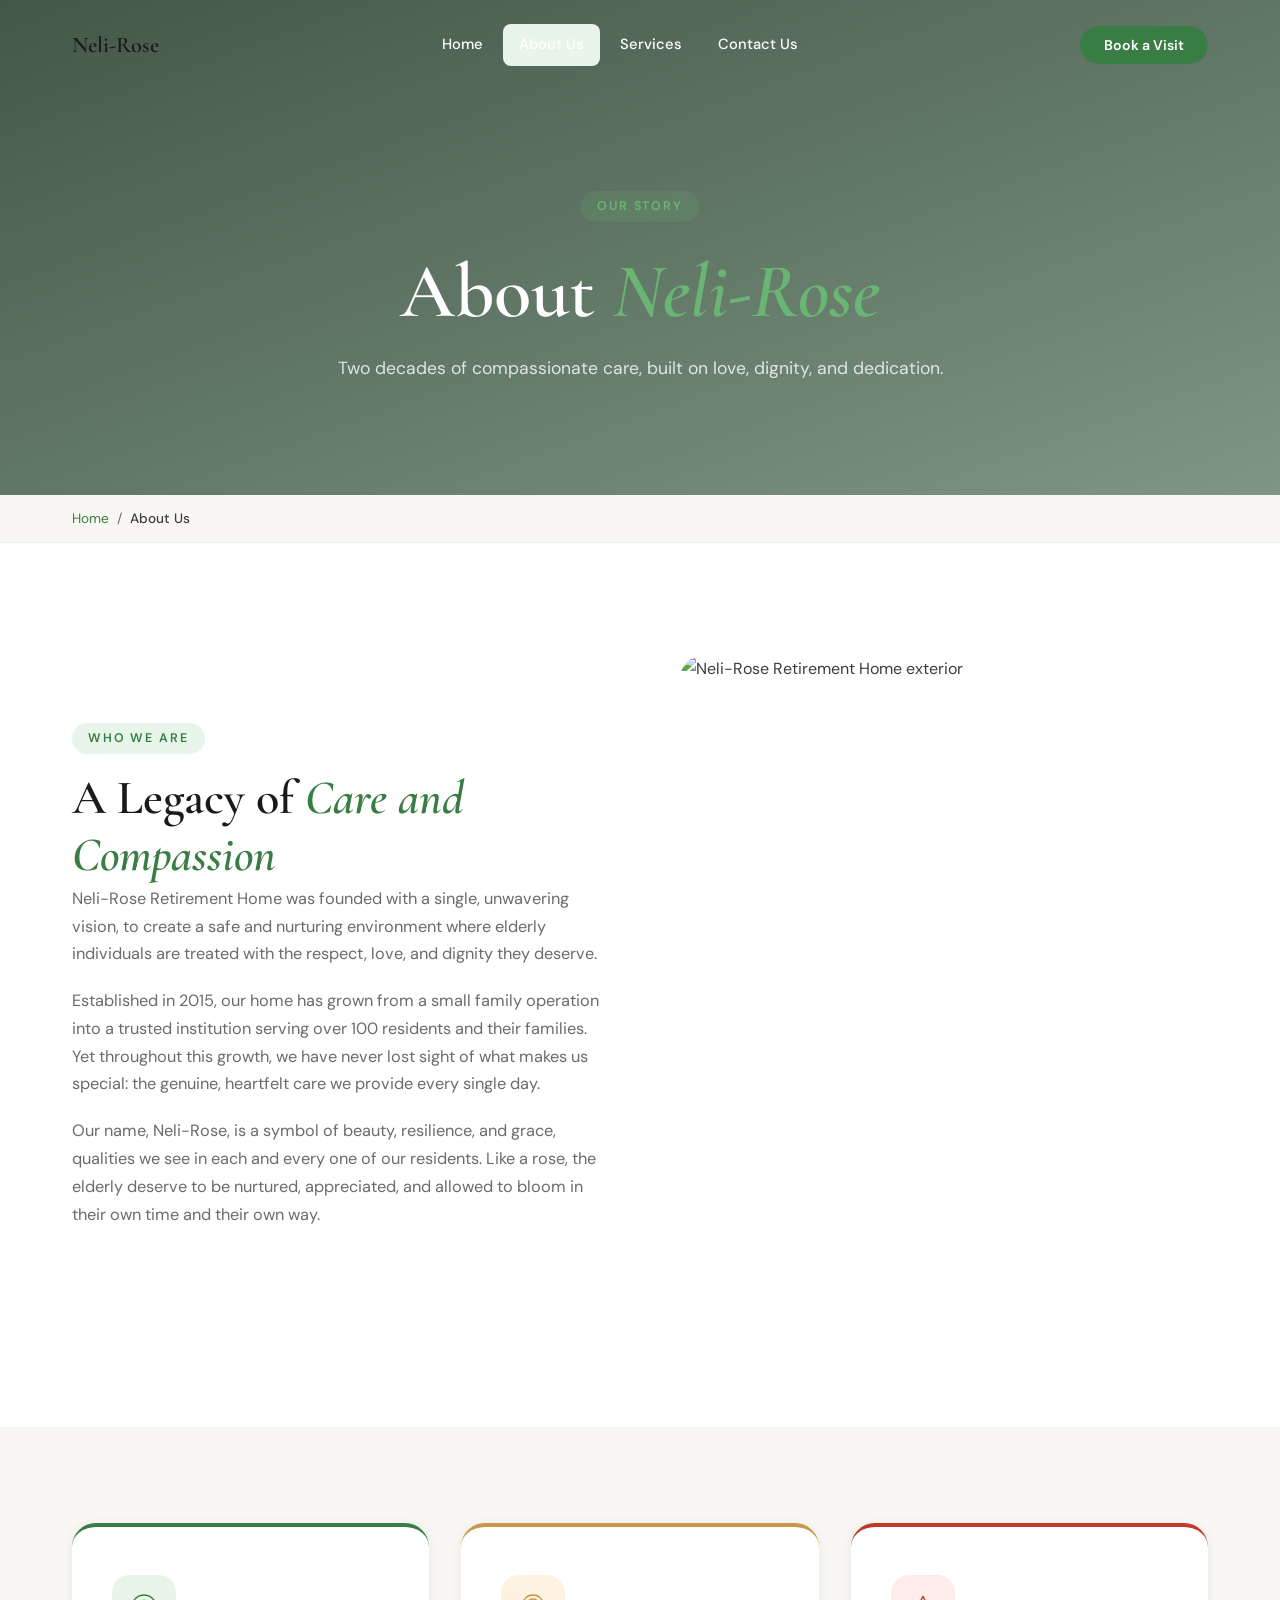
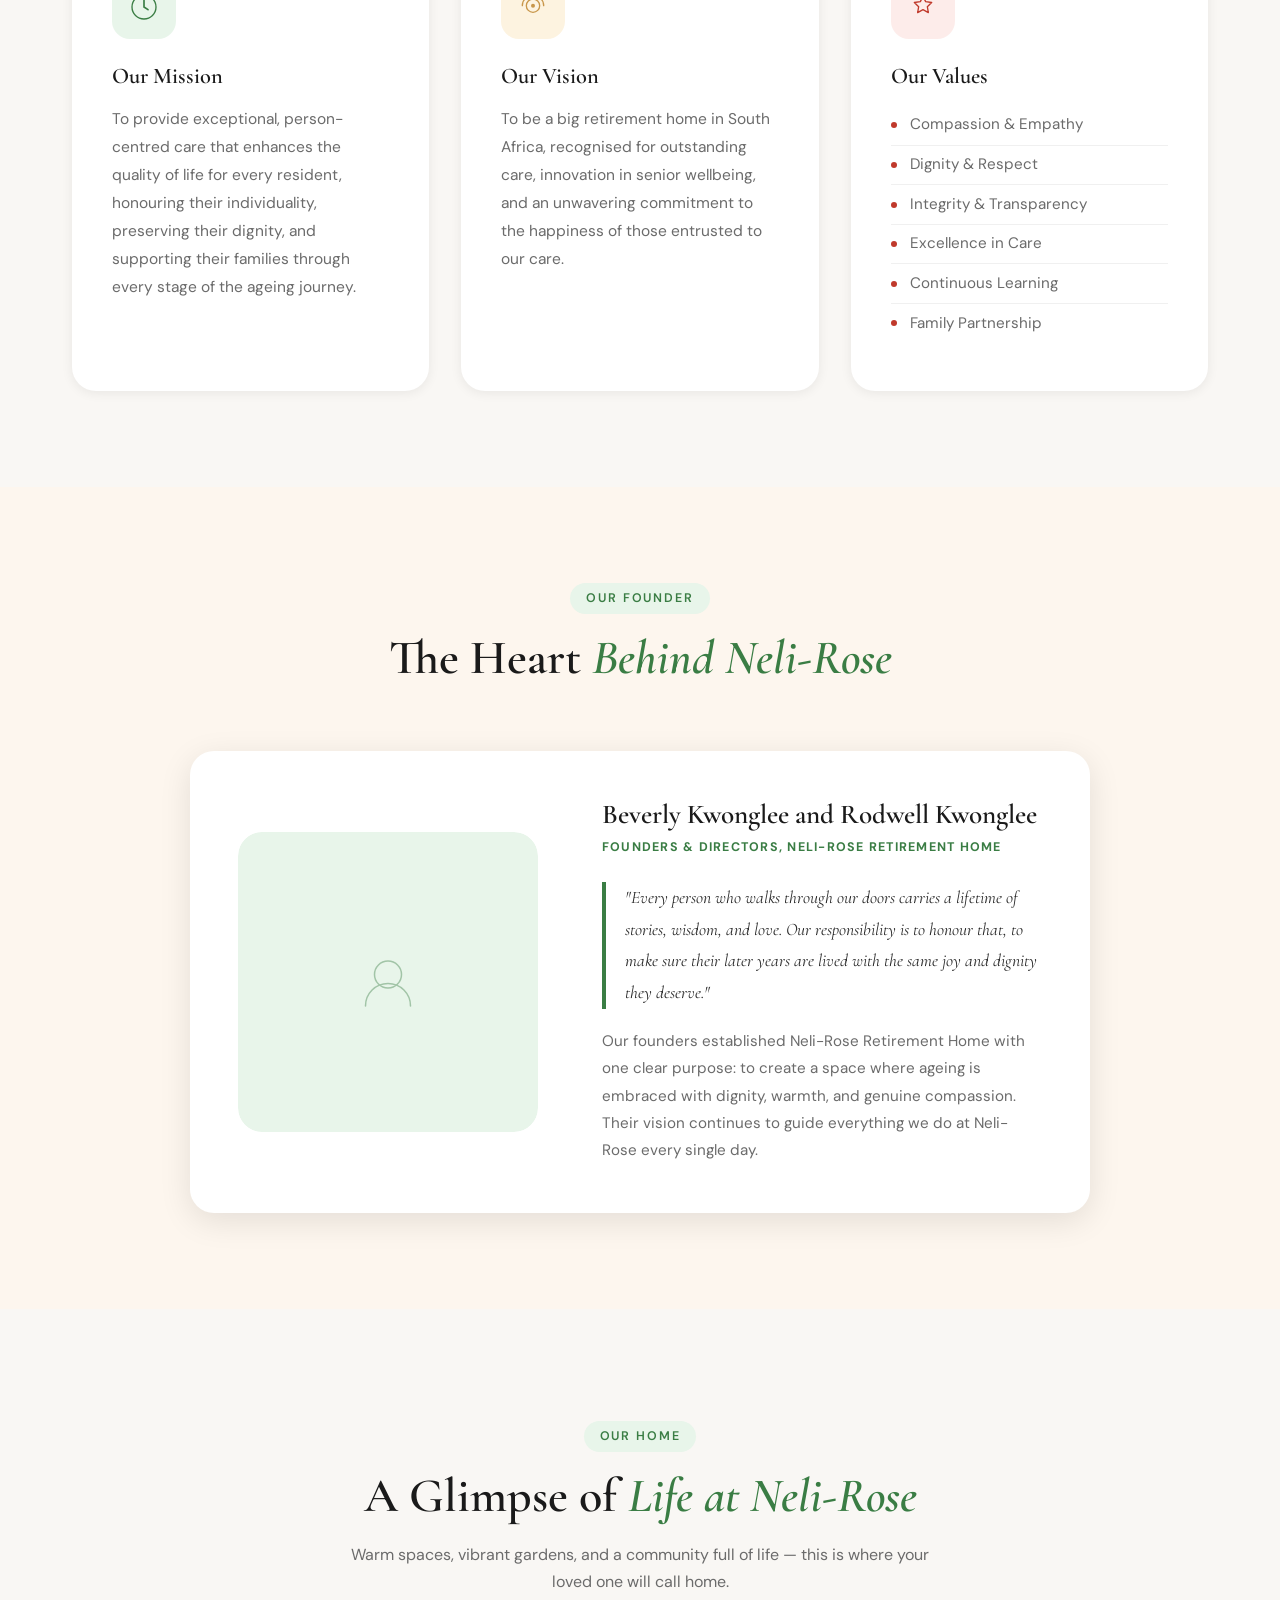
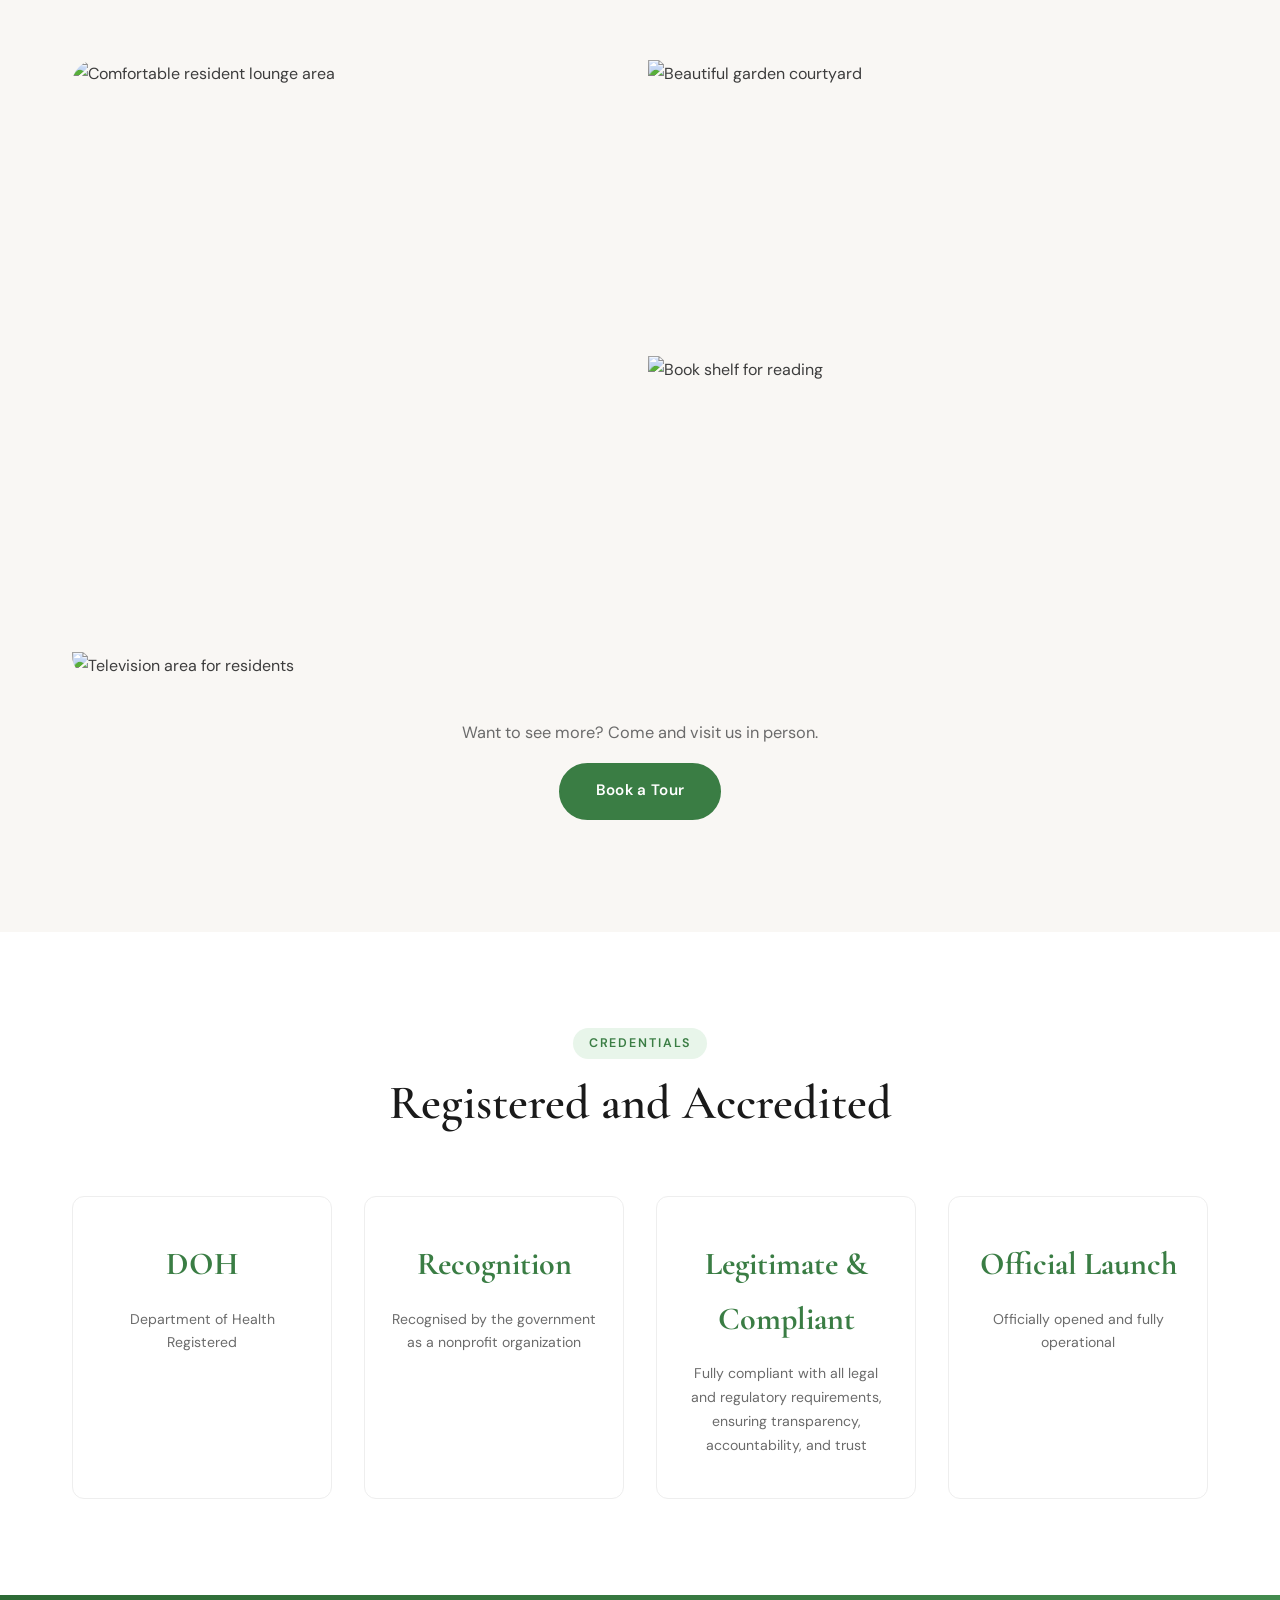
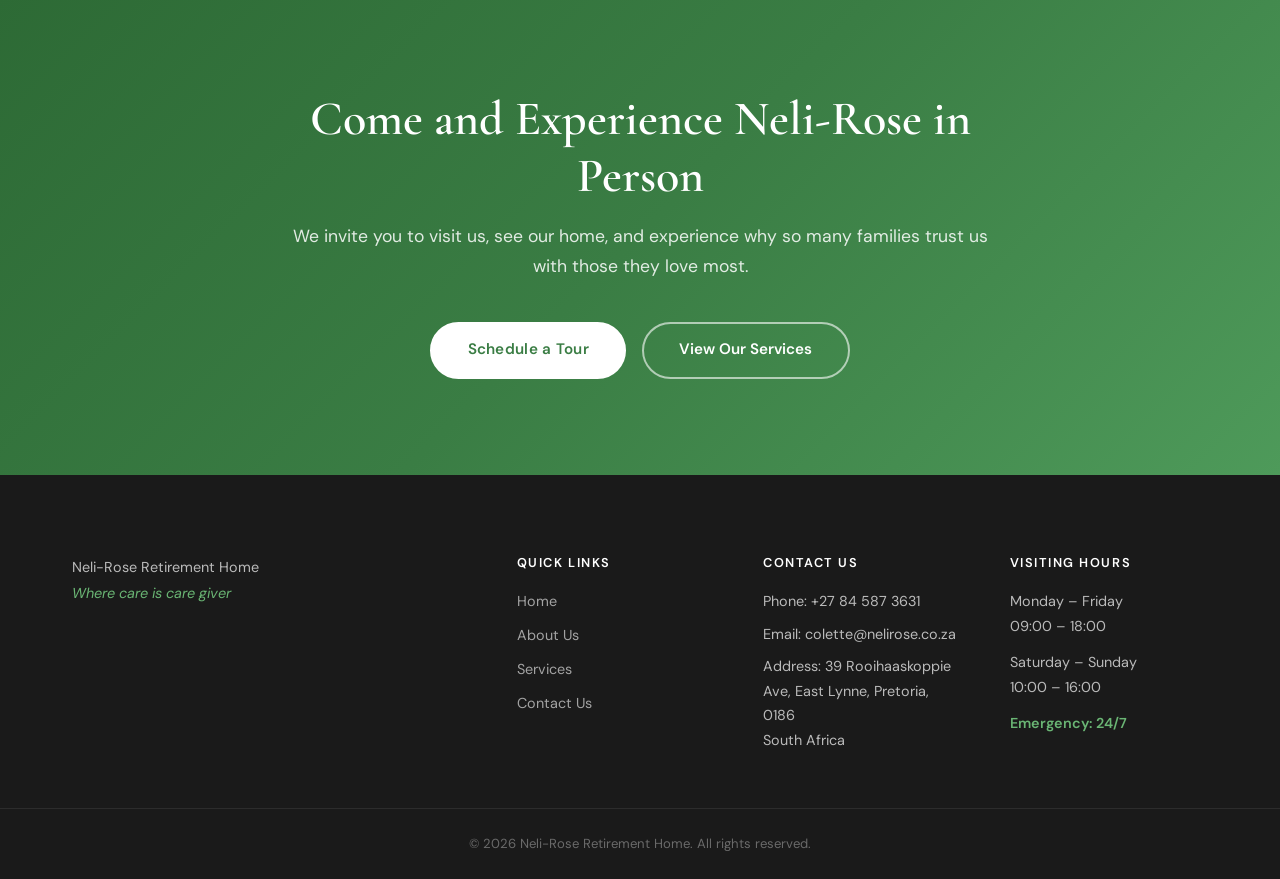
==== about.html @ 2c2e25a1 "Add files via upload" ====
<!DOCTYPE html>

<!DOCTYPE html>
<html lang="en">
<head>
  <meta charset="UTF-8" />
  <meta name="viewport" content="width=device-width, initial-scale=1.0" />
  <title>About Us | Neli-Rose Retirement Home</title>

  <!-- Shared global stylesheet (colours, navbar, buttons, footer, etc.) -->
  <link rel="stylesheet" href="home.css" />
  <!-- Page-specific styles for about page components -->
  <link rel="stylesheet" href="about.css" />

  
  <link href="https://fonts.googleapis.com/css2?family=Cormorant+Garamond:ital,wght@0,400;0,600;1,400&family=DM+Sans:wght@300;400;500;600&display=swap" rel="stylesheet" />
</head>
<body>

  <!-- ============================================
       NAVBAR
       .scrolled is applied here by default (no hero
       underneath) so the navbar always shows white
       background on inner pages.
       ============================================ -->
  <nav class="navbar scrolled" id="navbar">
    <div class="nav-inner">

      <!-- Logo — uses mix-blend-mode:multiply to blend
           white PNG background with the white navbar -->
      <a href="home.html" class="nav-logo">
        <img id="site-logo" src="Photos/Logo.png" alt="Neli-Rose Retirement Home Logo"
             onerror="this.style.display='none'; document.getElementById('logo-text').style.display='block'"/>
        <!-- Fallback text if logo.png is missing -->
        <span id="logo-text" style="display:none;" class="logo-fallback">Neli-Rose</span>
      </a>

      <!-- Desktop navigation links -->
      <ul class="nav-links">
        <li><a href="home.html">Home</a></li>
        <li><a href="about.html" class="active">About Us</a></li>
        <li><a href="services.html">Services</a></li>
        <li><a href="contact.html">Contact Us</a></li>
      </ul>

      <!-- CTA button — visible on desktop -->
      <button class="nav-cta" onclick="location.href='contact.html'">Book a Visit</button>

      <!-- Hamburger button — only shown on mobile via CSS -->
      <button class="hamburger" id="hamburger" aria-label="Toggle navigation menu">
        <span></span><span></span><span></span>
      </button>
    </div>

    <!-- Mobile dropdown menu — shown when .open class is toggled by about.js -->
    <div class="mobile-menu" id="mobileMenu">
      <a href="home.html">Home</a>
      <a href="about.html">About Us</a>
      <a href="services.html">Services</a>
      <a href="contact.html">Contact Us</a>
    </div>
  </nav>


  <!-- ============================================
       PAGE HERO BANNER
      
       ============================================ -->
  <section class="page-hero">
    <!-- Background image set inline so it's easy to change per page -->
    <div class="page-hero-bg"
         style="background-image:url('Photos/photo10.jpeg');">
    </div>
    <!-- Dark overlay for text contrast — styled in about.css -->
    <div class="page-hero-overlay"></div>
    <div class="page-hero-content">
      <span class="section-tag light">Our Story</span>
      <h1>About <em>Neli-Rose</em></h1>
      <p>Two decades of compassionate care, built on love, dignity, and dedication.</p>
    </div>
  </section>


  <!-- ============================================
       BREADCRUMB BAR
       Shows the user's current location in the site
       hierarchy. Helps with navigation and SEO.
       ============================================ -->
  <div class="breadcrumb-bar">
    <div class="container">
      <a href="home.html">Home</a>
      <span>/</span>
      <span>About Us</span>
    </div>
  </div>


  <!-- ============================================
       OUR STORY SECTION
      
       ============================================ -->
  <section class="story-section">
    <div class="container two-col">

      <!-- Left column: story text with scroll-in animation -->
      <div class="reveal-left">
        <span class="section-tag">Who We Are</span>
        <h2>A Legacy of <em>Care and Compassion</em></h2>
        <p>Neli-Rose Retirement Home was founded with a single, unwavering vision, to create a safe and nurturing environment where elderly individuals are treated with the respect, love, and dignity they deserve.</p>
        <p>Established in 2015, our home has grown from a small family operation into a trusted institution serving over 100 residents and their families. Yet throughout this growth, we have never lost sight of what makes us special: the genuine, heartfelt care we provide every single day.</p>
        <p>Our name, Neli-Rose, is a symbol of beauty, resilience, and grace, qualities we see in each and every one of our residents. Like a rose, the elderly deserve to be nurtured, appreciated, and allowed to bloom in their own time and their own way.</p>
      </div>

      <!-- Right column: facility image with hover zoom -->
      <div class="reveal-right">
        <div class="img-frame">
          <img src="Photos/photo11.jpeg"
               alt="Neli-Rose Retirement Home exterior" />
        </div>
      </div>

    </div>
  </section>


  <!-- ============================================
       MISSION, VISION, VALUES
      
       ============================================ -->
  <section class="mvv-section">
    <div class="container">
      <div class="mvv-grid">

        <!-- Mission Card -->
        <div class="mvv-card reveal-up" style="--delay:0.1s">
          <div class="mvv-icon mission">
            <!-- Inline SVG clock icon — no external dependency -->
            <svg viewBox="0 0 48 48" fill="none">
              <circle cx="24" cy="24" r="18" stroke="currentColor" stroke-width="2"/>
              <path d="M24 14v10l6 4" stroke="currentColor" stroke-width="2.5" stroke-linecap="round"/>
            </svg>
          </div>
          <h3>Our Mission</h3>
          <p>To provide exceptional, person-centred care that enhances the quality of life for every resident, honouring their individuality, preserving their dignity, and supporting their families through every stage of the ageing journey.</p>
        </div>

        <!-- Vision Card -->
        <div class="mvv-card reveal-up" style="--delay:0.2s">
          <div class="mvv-icon vision">
            <svg viewBox="0 0 48 48" fill="none">
              <circle cx="24" cy="22" r="10" stroke="currentColor" stroke-width="2"/>
              <circle cx="24" cy="22" r="3" fill="currentColor"/>
              <path d="M8 22c0-8.8 7.2-16 16-16s16 7.2 16 16" stroke="currentColor" stroke-width="2" stroke-linecap="round"/>
            </svg>
          </div>
          <h3>Our Vision</h3>
          <p>To be a big retirement home in South Africa, recognised for outstanding care, innovation in senior wellbeing, and an unwavering commitment to the happiness of those entrusted to our care.</p>
        </div>

        <!-- Values Card -->
        <div class="mvv-card reveal-up" style="--delay:0.3s">
          <div class="mvv-icon values">
            <svg viewBox="0 0 48 48" fill="none">
              <path d="M24 8l4 8 9 1.3-6.5 6.3 1.5 8.9L24 28l-8 4.5 1.5-8.9L11 17.3 20 16z"
                    stroke="currentColor" stroke-width="2" stroke-linejoin="round"/>
            </svg>
          </div>
          <h3>Our Values</h3>
          <!-- Values rendered as a clean bullet list -->
          <ul class="values-list">
            <li>Compassion &amp; Empathy</li>
            <li>Dignity &amp; Respect</li>
            <li>Integrity &amp; Transparency</li>
            <li>Excellence in Care</li>
            <li>Continuous Learning</li>
            <li>Family Partnership</li>
          </ul>
        </div>

      </div>
    </div>
  </section>



 <!-- ============================================
       FOUNDER SECTION
      
       ============================================ -->
  <section class="founder-section">
    <div class="container">
 
      <div class="section-header reveal-up">
        <span class="section-tag">Our Founder</span>
        <h2>The Heart <em>Behind Neli-Rose</em></h2>
      </div>
 
      
      <div class="founder-card reveal-up">
 
       
        <div class="founder-photo">
          <img
            src="Photos/Founder.jpeg"
            alt="Founder of Neli-Rose Retirement Home"
            onerror="this.style.display='none'; this.nextElementSibling.style.display='flex'"
          />
          
          <div class="founder-photo-placeholder" style="display:none">
            <svg viewBox="0 0 80 80" fill="none">
              <circle cx="40" cy="30" r="18" stroke="currentColor" stroke-width="2"/>
              <path d="M10 72c0-16.6 13.4-30 30-30s30 13.4 30 30" stroke="currentColor" stroke-width="2" stroke-linecap="round"/>
            </svg>
          </div>
        </div>
 
    
        <div class="founder-bio">
 
         
          <h3>Beverly Kwonglee and Rodwell Kwonglee</h3>
          <span class="founder-role">Founders &amp; Directors, Neli-Rose Retirement Home</span>
 
          
          <blockquote class="founder-quote">
            "Every person who walks through our doors carries a lifetime of stories, wisdom, and love.
             Our responsibility is to honour that, to make sure their later years are lived with
             the same joy and dignity they deserve."
          </blockquote>
 
         
          <p>Our founders established Neli-Rose Retirement Home with one clear purpose: to create a space where ageing is embraced with dignity, warmth, and genuine compassion. Their vision continues to guide everything we do at Neli-Rose every single day.</p>
 
        </div>
 
      </div>
    </div>
  </section>
 


  <!-- ============================================
       PHOTO GALLERY — "A Glimpse of Our Home"
       
       ============================================ -->
  <section class="gallery-section">
    <div class="container">
      <div class="section-header reveal-up">
        <span class="section-tag">Our Home</span>
        <h2>A Glimpse of <em>Life at Neli-Rose</em></h2>
        <p>Warm spaces, vibrant gardens, and a community full of life — this is where your loved one will call home.</p>
      </div>

      <div class="gallery-grid reveal-up">

        <!-- Photo 1: large feature image (spans 2 rows) -->
        <div class="gallery-item gallery-feature">
         
          <img src="Photos/photo5.jpeg"
               alt="Comfortable resident lounge area" />
          <div class="gallery-overlay">
            <span>Resident Lounge</span>
          </div>
        </div>

        <!-- Photo 2: top-right -->
        <div class="gallery-item">
         
          <img src="Photos/photoo12.jpeg"
               alt="Beautiful garden courtyard" />
          <div class="gallery-overlay">
            <span>Garden Courtyard</span>
          </div>
        </div>

        <!-- Photo 3: bottom-right top -->
        <div class="gallery-item">
         
          <img src="Photos/photo7.jpeg"
               alt="Book shelf for reading" />
          <div class="gallery-overlay">
            <span>Book shelf</span>
          </div>
        </div>

        <!-- Photo 4: bottom-right bottom -->
        <div class="gallery-item">
         
          <img src="Photos/photo6.jpeg"
               alt="Television area for residents" />
          <div class="gallery-overlay">
            <span>Television area</span>
          </div>
        </div>

      </div>

      <!-- CTA below gallery to prompt a tour -->
      <div class="gallery-cta reveal-up">
        <p>Want to see more? Come and visit us in person.</p>
        <a href="contact.html" class="btn-primary">Book a Tour</a>
      </div>
    </div>
  </section>


  <!-- ============================================
       ACCREDITATIONS
       cards showing official registrations
       and certifications.
       ============================================ -->
  <section class="accred-section">
    <div class="container">
      <div class="section-header reveal-up">
        <span class="section-tag">Credentials</span>
        <h2>Registered and Accredited</h2>
      </div>
      <div class="accred-grid reveal-up">
        <div class="accred-item">
          <div class="accred-badge">DOH</div>
          <p>Department of Health Registered</p>
        </div>
        <div class="accred-item">
          <div class="accred-badge">Recognition</div>
          <p>Recognised by the government as a nonprofit organization</p>
        </div>
         <div class="accred-item">
          <div class="accred-badge">Legitimate & Compliant</div>
          <p>Fully compliant with all legal and regulatory requirements, ensuring transparency, accountability, and trust</p>
        </div>
         <div class="accred-item">
          <div class="accred-badge">Official Launch</div>
          <p>Officially opened and fully operational</p>
        </div>

  </section>


  <!-- ============================================
       CTA BANNER
       Green gradient strip with two action buttons.
       Defined in home.css (.cta-banner).
       ============================================ -->
  <section class="cta-banner">
    <div class="cta-inner">
      <h2>Come and Experience Neli-Rose in Person</h2>
      <p>We invite you to visit us, see our home, and experience why so many families trust us with those they love most.</p>
      <div class="cta-buttons">
        <a href="contact.html" class="btn-primary">Schedule a Tour</a>
        <a href="services.html" class="btn-outline-light">View Our Services</a>
      </div>
    </div>
  </section>


  <!-- ============================================
       FOOTER
       Shared footer across all pages.
       Defined in home.css (.footer).
       ============================================ -->
  <footer class="footer">
    <div class="footer-inner">
      <div class="footer-brand">
        <!-- Logo inverted to white via CSS filter in home.css -->
        <img src="Photos/logo1.png" alt="Neli-Rose Retirement Home" class="footer-logo"
             onerror="this.style.display='none'" />
        <p>Neli-Rose Retirement Home<br/><em>Where care is care giver</em></p>
        
      </div>
      <div class="footer-nav">
        <h4>Quick Links</h4>
        <a href="home.html">Home</a>
        <a href="about.html">About Us</a>
        <a href="services.html">Services</a>
        <a href="contact.html">Contact Us</a>
      </div>
     <div class="footer-contact">
        <h4>Contact Us</h4>
        <p>Phone: +27  84 587 3631</p>
        <p>Email: colette@nelirose.co.za</p>
        <p>Address: 39 Rooihaaskoppie Ave, East Lynne, Pretoria, 0186<br/>South Africa</p>
      </div>

      <div class="footer-hours">
        <h4>Visiting Hours</h4>
        <p>Monday – Friday<br/>09:00 – 18:00</p>
        <p>Saturday – Sunday<br/>10:00 – 16:00</p>
        <p class="emerg">Emergency: 24/7</p>
      </div>
    </div>
    <div class="footer-bottom">
      <p>&copy; 2026 Neli-Rose Retirement Home. All rights reserved.</p>
    </div>
  </footer>


  <!-- Shared JavaScript (navbar, reveal animations, etc.) -->
  <script src="home.js"></script>
  <!-- Page-specific JavaScript for About page -->
  <script src="about.js"></script>

</body>
</html>
---- home.css ----
/* =============================================
   NELI-ROSE RETIREMENT HOME — HOME.CSS
   Shared stylesheet used across ALL pages.
   Contains: CSS variables, base styles, navbar,
   buttons, hero, stats strip, sections,
   testimonials, footer, animations, responsive.
   ============================================= */

/* ---- CSS CUSTOM PROPERTIES (VARIABLES) ----
   Defined on :root so they are accessible
   anywhere in the stylesheet. Changing a value
   here updates it everywhere it is used. */
:root {
  /* Green palette — brand primary colours */
  --green-primary: #3a7d44;   /* main buttons, active links */
  --green-mid:     #4e9a5a;   /* gradient mid-stop */
  --green-light:   #6ab574;   /* hover accents on dark backgrounds */
  --green-pale:    #e8f5ea;   /* subtle tag/card backgrounds */
  --green-tab:     #2d6a35;   /* darker shade for hover states */

  /* Neutral backgrounds */
  --white:     #ffffff;
  --off-white: #f9f7f4;  /* alternate section background */
  --cream:     #fdf6ee;  /* warm testimonials background */

  /* Text colours */
  --dark:       #1a1a1a;  /* headings */
  --dark-mid:   #2c2c2c;  /* card body text */
  --text:       #3d3d3d;  /* standard paragraph text */
  --text-light: #6b6b6b;  /* secondary / muted text */

  /* Accent colours (used sparingly) */
  --red-accent: #c0392b;  /* values bullets, error states */
  --gold:       #c8964a;  /* star ratings */
  --gold-light: #f0d9b5;  /* hero badge text */

  /* Box shadows — sm for subtle lift, lg for floating cards */
  --shadow-sm: 0 2px 12px rgba(0,0,0,0.07);
  --shadow-md: 0 8px 32px rgba(0,0,0,0.10);
  --shadow-lg: 0 20px 60px rgba(0,0,0,0.13);

  /* Border-radius design tokens */
  --radius:    12px;   /* cards, inputs */
  --radius-lg: 24px;   /* image frames, large cards */

  /* Single shared easing transition */
  --transition: 0.35s cubic-bezier(0.4, 0, 0.2, 1);
}

/* ---- GLOBAL RESET ----
   Removes default browser margin/padding.
   box-sizing: border-box means padding is included
   inside element widths — avoids layout surprises. */
*, *::before, *::after {
  box-sizing: border-box;
  margin: 0;
  padding: 0;
}

/* Smooth scrolling when anchor links are clicked */
html { scroll-behavior: smooth; }

/* Base body — font, background, text colour, no horizontal overflow */
body {
  font-family: 'DM Sans', sans-serif;
  background: var(--white);
  color: var(--text);
  line-height: 1.7;
  overflow-x: hidden;
}

/* ---- TYPOGRAPHY ----
   Headings: Cormorant Garamond (serif/editorial feel)
   Body: DM Sans (clean modern sans-serif)
   clamp() scales font sizes fluidly between mobile and desktop */
h1, h2, h3, h4 {
  font-family: 'Cormorant Garamond', serif;
  line-height: 1.2;
  color: var(--dark);
}
h1 { font-size: clamp(2.8rem, 6vw, 5rem); font-weight: 600; }
h2 { font-size: clamp(2rem, 4vw, 3rem);   font-weight: 600; }
h3 { font-size: 1.4rem; font-weight: 600; }

/* <em> tags render in brand green italic for highlights */
em { font-style: italic; color: var(--green-primary); }

a   { text-decoration: none; color: inherit; }
img { display: block; max-width: 100%; }

/* Reusable centred max-width wrapper for all sections */
.container { max-width: 1200px; margin: 0 auto; padding: 0 2rem; }


/* =============================================
   BUTTONS
   ============================================= */

/* Primary filled green button — main CTAs */
.btn-primary {
  display: inline-block;
  background: var(--green-primary);
  color: var(--white);
  padding: 0.85rem 2.2rem;
  border-radius: 50px;   /* pill shape */
  font-family: 'DM Sans', sans-serif;
  font-weight: 600;
  font-size: 0.95rem;
  letter-spacing: 0.02em;
  transition: var(--transition);
  border: 2px solid var(--green-primary);
  cursor: pointer;
}
.btn-primary:hover {
  background: var(--green-tab);
  border-color: var(--green-tab);
  transform: translateY(-2px);  /* subtle lift on hover */
  box-shadow: 0 8px 24px rgba(58,125,68,0.3);
}

/* Ghost/outline button — used over dark/image backgrounds */
.btn-outline {
  display: inline-block;
  background: transparent;
  color: var(--white);
  padding: 0.85rem 2.2rem;
  border-radius: 50px;
  font-family: 'DM Sans', sans-serif;
  font-weight: 600;
  font-size: 0.95rem;
  letter-spacing: 0.02em;
  border: 2px solid rgba(255,255,255,0.7);
  transition: var(--transition);
}
.btn-outline:hover {
  background: rgba(255,255,255,0.15);
  border-color: var(--white);
  transform: translateY(-2px);
}

/* Light outline variant — used on coloured CTA banners */
.btn-outline-light {
  display: inline-block;
  background: transparent;
  color: var(--white);
  padding: 0.85rem 2.2rem;
  border-radius: 50px;
  font-family: 'DM Sans', sans-serif;
  font-weight: 600;
  font-size: 0.95rem;
  border: 2px solid rgba(255,255,255,0.6);
  transition: var(--transition);
}
.btn-outline-light:hover {
  background: rgba(255,255,255,0.15);
  border-color: white;
}


/* =============================================
   SECTION TAGS (small pill labels above headings)
   ============================================= */
.section-tag {
  display: inline-block;
  font-size: 0.78rem;
  font-weight: 600;
  letter-spacing: 0.15em;
  text-transform: uppercase;
  color: var(--green-primary);
  background: var(--green-pale);
  padding: 0.3rem 1rem;
  border-radius: 50px;
  margin-bottom: 1rem;
}
/* Light variant used on dark backgrounds */
.section-tag.light {
  color: var(--green-light);
  background: rgba(106,181,116,0.15);
}


/* =============================================
   NAVBAR
   Fixed to viewport top.
   Becomes white + shadow when user scrolls > 50px
   (the .scrolled class is added by home.js).
   ============================================= */
.navbar {
  position: fixed;
  top: 0; left: 0; right: 0;
  z-index: 1000;      /* ensures navbar is above all page content */
  transition: var(--transition);
  padding: 0;
}

/* Applied by JS on scroll — white background with shadow */
.navbar.scrolled {
  background: var(--white);
  box-shadow: var(--shadow-sm);
}

/* Horizontal flex row: logo | nav links | CTA */
.nav-inner {
  max-width: 1200px;
  margin: 0 auto;
  padding: 0 2rem;
  height: 90px;   /* increased from 80px to accommodate the larger logo */
  display: flex;
  align-items: center;
  justify-content: space-between;
  gap: 2rem;
}

.nav-logo { display: flex; align-items: center; }

/* Logo image:
   - 72px height so the Neli-Rose text on the logo is readable
   - mix-blend-mode: multiply removes the white PNG background
     by making white pixels transparent on a white surface —
     no need to manually edit the logo image file */
.nav-logo img {
  height: 72px;
  width: auto;
  object-fit: contain;
  mix-blend-mode: multiply;
}

/* Fallback text if logo.png file is not found */
.logo-fallback {
  font-family: 'Cormorant Garamond', serif;
  font-size: 1.4rem;
  font-weight: 600;
  color: var(--dark);
}

/* Horizontal navigation link list */
.nav-links {
  display: flex;
  list-style: none;
  gap: 0.25rem;
  align-items: center;
}
.nav-links a {
  display: block;
  padding: 0.5rem 1rem;
  font-size: 0.92rem;
  font-weight: 500;
  color: var(--dark);
  border-radius: 8px;
  transition: var(--transition);
}
/* When navbar is transparent (over hero), links must be white */
.navbar:not(.scrolled) .nav-links a { color: var(--white); }
.nav-links a:hover, .nav-links a.active {
  color: var(--green-primary);
  background: var(--green-pale);
}
.navbar:not(.scrolled) .nav-links a:hover {
  background: rgba(255,255,255,0.2);
  color: var(--white);
}

/* "Book a Visit" green pill button in the navbar */
.nav-cta {
  background: var(--green-primary);
  color: var(--white);
  border: none;
  padding: 0.6rem 1.5rem;
  border-radius: 50px;
  font-family: 'DM Sans', sans-serif;
  font-weight: 600;
  font-size: 0.88rem;
  cursor: pointer;
  transition: var(--transition);
  white-space: nowrap;
}
.nav-cta:hover { background: var(--green-tab); }

/* Hamburger icon — hidden on desktop, shown on mobile */
.hamburger {
  display: none;
  flex-direction: column;
  gap: 5px;
  background: none;
  border: none;
  cursor: pointer;
  padding: 0.5rem;
}
.hamburger span {
  display: block;
  width: 24px;
  height: 2px;
  background: var(--dark);
  transition: var(--transition);
  border-radius: 2px;
}
/* White bars when navbar is transparent over hero */
.navbar:not(.scrolled) .hamburger span { background: var(--white); }

/* Mobile dropdown — hidden by default, shown when JS adds .open */
.mobile-menu {
  display: none;
  flex-direction: column;
  background: var(--white);
  padding: 1rem 2rem;
  border-top: 1px solid #eee;
  box-shadow: var(--shadow-md);
}
.mobile-menu.open { display: flex; }
.mobile-menu a {
  padding: 0.75rem 0;
  font-weight: 500;
  color: var(--dark);
  border-bottom: 1px solid #f0f0f0;
}
.mobile-menu a:last-child { border-bottom: none; }


/* =============================================
   HERO SECTION
   Full viewport-height with parallax background,
   dark green overlay gradient, and staggered text
   animations using CSS keyframes.
   ============================================= */
.hero {
  position: relative;
  min-height: 100vh;
  display: flex;
  align-items: center;
  overflow: hidden;
}

/* Background image layer — starts at scale(1.05) to allow
   a slow zoom-out effect. Actual zoom is triggered by
   .hero.loaded class added via home.js after page load. */
.hero-bg {
  position: absolute;
  inset: 0;
  background: url('Photos/background1.jpeg') center/cover no-repeat;
  transform: scale(1.05);
  transition: transform 8s ease;
}
.hero.loaded .hero-bg { transform: scale(1); }

/* Dark green gradient overlay for text contrast */
.hero-overlay {
  position: absolute;
  inset: 0;
  background: linear-gradient(
    120deg,
    rgba(20, 45, 25, 0.82) 0%,
    rgba(35, 75, 45, 0.65) 50%,
    rgba(15, 30, 20, 0.5) 100%
  );
}

/* Hero text content — z-index 2 places it above overlay */
.hero-content {
  position: relative;
  z-index: 2;
  max-width: 1200px;
  margin: 0 auto;
  padding: 0 2rem;
  padding-top: 80px; /* compensates for the fixed navbar height */
}

/* Small gold pill badge above the heading */
.hero-badge {
  display: inline-block;
  font-size: 0.78rem;
  font-weight: 600;
  letter-spacing: 0.15em;
  text-transform: uppercase;
  color: var(--gold-light);
  border: 1px solid rgba(200,150,74,0.4);
  padding: 0.4rem 1.2rem;
  border-radius: 50px;
  margin-bottom: 1.5rem;
  animation: fadeInUp 0.8s ease both;
}

/* Staggered animations — each element starts slightly later */
.hero-title {
  color: var(--white);
  margin-bottom: 1.5rem;
  max-width: 700px;
  animation: fadeInUp 0.8s 0.2s ease both;  /* 0.2s delay */
}
.hero-title em { color: var(--green-light); }

.hero-sub {
  color: rgba(255,255,255,0.85);
  font-size: 1.12rem;
  max-width: 540px;
  margin-bottom: 2.5rem;
  animation: fadeInUp 0.8s 0.4s ease both;  /* 0.4s delay */
}

.hero-actions {
  display: flex;
  gap: 1rem;
  flex-wrap: wrap;
  animation: fadeInUp 0.8s 0.6s ease both;  /* 0.6s delay */
}

/* Animated scroll hint at the bottom of the hero */
.hero-scroll-indicator {
  position: absolute;
  bottom: 2.5rem;
  left: 50%;
  transform: translateX(-50%);
  display: flex;
  flex-direction: column;
  align-items: center;
  gap: 0.5rem;
  color: rgba(255,255,255,0.6);
  font-size: 0.7rem;
  letter-spacing: 0.1em;
  text-transform: uppercase;
  z-index: 2;
  animation: fadeIn 1s 1s ease both;
}
.scroll-line {
  width: 1px;
  height: 40px;
  background: linear-gradient(to bottom, rgba(255,255,255,0.6), transparent);
  animation: scrollPulse 2s infinite;
}


/* =============================================
   STATS STRIP
   Dark bar below hero showing key numbers.
   Counter animation runs in home.js via
   IntersectionObserver when the strip enters view.
   ============================================= */
.stats-strip {
  background: var(--dark);
  padding: 2.5rem 2rem;
  display: flex;
  justify-content: center;
  align-items: center;
  gap: 0;
  flex-wrap: wrap;
}
.stat-item {
  text-align: center;
  padding: 0 3rem;
  color: var(--white);
}
/* Large number in brand serif font */
.stat-num {
  font-family: 'Cormorant Garamond', serif;
  font-size: 3rem;
  font-weight: 600;
  color: var(--green-light);
  line-height: 1;
}
.stat-unit { font-size: 1.5rem; color: var(--green-light); }
.stat-item p { font-size: 0.85rem; color: rgba(255,255,255,0.6); margin-top: 0.3rem; }
/* Thin vertical divider between stat items */
.stat-divider { width: 1px; height: 60px; background: rgba(255,255,255,0.15); }


/* =============================================
   WELCOME SECTION — two-column layout
   ============================================= */
.welcome-section { padding: 7rem 0; background: var(--white); }

/* Reusable two-column CSS grid — used in multiple sections */
.two-col {
  display: grid;
  grid-template-columns: 1fr 1fr;
  gap: 5rem;
  align-items: center;
}

.welcome-image-block { position: relative; }

/* Rounded image frame with hover zoom effect */
.img-frame {
  position: relative;
  border-radius: var(--radius-lg);
  overflow: hidden;
  aspect-ratio: 4/5;
}
.img-frame img {
  width: 100%; height: 100%;
  object-fit: cover;
  transition: transform 0.6s ease;
}
.img-frame:hover img { transform: scale(1.04); }

/* Floating badge positioned outside image at bottom-right */
.img-badge {
  position: absolute;
  bottom: 2rem; right: -1.5rem;
  background: var(--white);
  border-radius: var(--radius);
  padding: 1.2rem 1.5rem;
  box-shadow: var(--shadow-lg);
  text-align: center;
  min-width: 140px;
}
.badge-num {
  display: block;
  font-family: 'Cormorant Garamond', serif;
  font-size: 2.5rem; font-weight: 600;
  color: var(--green-primary);
  line-height: 1;
}
.badge-label { font-size: 0.75rem; color: var(--text-light); font-weight: 500; }

.welcome-text h2 { margin-bottom: 1.5rem; }
.welcome-text p  { margin-bottom: 1.2rem; color: var(--text-light); font-size: 1.02rem; }


/* =============================================
   SERVICES PREVIEW — 3-column card grid
   ============================================= */
.services-preview { padding: 7rem 0; background: var(--off-white); }

/* Centred heading + description used before grid sections */
.section-header {
  text-align: center;
  max-width: 620px;
  margin: 0 auto 4rem;
}
.section-header h2 { margin-bottom: 1rem; }
.section-header p  { color: var(--text-light); }

/* 3-column responsive grid */
.services-grid {
  display: grid;
  grid-template-columns: repeat(3, 1fr);
  gap: 2rem;
}

/* White card with an animated green underline on hover */
.service-card {
  background: var(--white);
  border-radius: var(--radius-lg);
  padding: 2.5rem 2rem;
  transition: var(--transition);
  border: 1px solid transparent;
  position: relative;
  overflow: hidden;
}
/* Underline pseudo-element animates from scaleX(0) to scaleX(1) */
.service-card::before {
  content: '';
  position: absolute;
  bottom: 0; left: 0; right: 0;
  height: 3px;
  background: var(--green-primary);
  transform: scaleX(0);
  transition: var(--transition);
}
.service-card:hover {
  transform: translateY(-6px);
  box-shadow: var(--shadow-lg);
  border-color: var(--green-pale);
}
.service-card:hover::before { transform: scaleX(1); }

/* Icon box changes colour on card hover */
.service-icon {
  width: 56px; height: 56px;
  background: var(--green-pale);
  border-radius: 16px;
  display: flex; align-items: center; justify-content: center;
  margin-bottom: 1.5rem;
  color: var(--green-primary);
  transition: var(--transition);
}
.service-icon svg { width: 28px; height: 28px; }
.service-card:hover .service-icon { background: var(--green-primary); color: var(--white); }

.service-card h3 { margin-bottom: 0.75rem; font-size: 1.2rem; }
.service-card p  { color: var(--text-light); font-size: 0.95rem; margin-bottom: 1.5rem; }

/* Animated arrow text link */
.card-link {
  font-size: 0.88rem; font-weight: 600;
  color: var(--green-primary);
  display: inline-flex; align-items: center; gap: 0.3rem;
  transition: var(--transition);
}
.card-link::after { content: ' →'; transition: var(--transition); }
.card-link:hover  { color: var(--green-tab); }
.card-link:hover::after { margin-left: 4px; }


/* =============================================
   WHY CHOOSE US — dark section
   ============================================= */
.why-section { padding: 7rem 0; background: var(--dark); color: var(--white); }

.why-inner {
  display: grid;
  grid-template-columns: 1fr 1fr;
  gap: 5rem;
  align-items: center;
}
.why-text h2 { color: var(--white); margin-bottom: 2rem; }

/* Bullet list with custom dot markers */
.why-list {
  list-style: none;
  display: flex; flex-direction: column;
  gap: 1.5rem; margin-bottom: 2.5rem;
}
.why-list li  { display: flex; gap: 1.2rem; align-items: flex-start; }
.why-dot {
  width: 10px; height: 10px; min-width: 10px;
  border-radius: 50%; background: var(--green-light); margin-top: 0.6rem;
}
.why-list strong { display: block; color: var(--white); font-family: 'DM Sans', sans-serif; margin-bottom: 0.3rem; }
.why-list p { color: rgba(255,255,255,0.6); font-size: 0.95rem; }

.why-image { position: relative; }
.why-image img { border-radius: var(--radius-lg); width: 100%; aspect-ratio: 4/5; object-fit: cover; }

/* Floating quote card overlapping the image */
.why-quote-card {
  position: absolute;
  bottom: -2rem; left: -2rem;
  background: var(--white);
  border-radius: var(--radius);
  padding: 1.5rem;
  max-width: 320px;
  box-shadow: var(--shadow-lg);
}
.why-quote-card p {
  font-family: 'Cormorant Garamond', serif;
  font-size: 1.05rem; font-style: italic;
  color: var(--dark); margin-bottom: 0.75rem; line-height: 1.6;
}
.why-quote-card span { font-size: 0.78rem; font-weight: 600; color: var(--green-primary); letter-spacing: 0.05em; }



/* =============================================
   CTA BANNER — full-width green gradient strip
   ============================================= */
.cta-banner {
  background: linear-gradient(135deg, var(--green-tab) 0%, var(--green-primary) 50%, var(--green-mid) 100%);
  padding: 6rem 2rem;
  text-align: center;
}
.cta-inner { max-width: 700px; margin: 0 auto; }
.cta-banner h2 { color: var(--white); margin-bottom: 1rem; }
.cta-banner p  { color: rgba(255,255,255,0.85); margin-bottom: 2.5rem; font-size: 1.1rem; }
.cta-buttons   { display: flex; gap: 1rem; justify-content: center; flex-wrap: wrap; }
/* White-filled btn on the green banner for contrast */
.cta-buttons .btn-primary { background: white; color: var(--green-primary); border-color: white; }
.cta-buttons .btn-primary:hover { background: var(--green-pale); }


/* =============================================
   FOOTER — 4-column dark footer
   ============================================= */
.footer { background: var(--dark); color: rgba(255,255,255,0.7); }
.footer-inner {
  max-width: 1200px; margin: 0 auto;
  padding: 5rem 2rem 3rem;
  display: grid;
  grid-template-columns: 2fr 1fr 1fr 1fr; /* brand column wider than others */
  gap: 3rem;
}
/* CSS filter inverts logo to white for dark background */
.footer-logo {
  height: 60px; width: auto; object-fit: contain;
  margin-bottom: 1rem;
  filter: brightness(0) invert(1);
}
.footer-brand p  { font-size: 0.9rem; line-height: 1.8; margin-bottom: 1.5rem; }
.footer-brand em { color: var(--green-light); }
.social-links { display: flex; gap: 0.75rem; }
.social-links a {
  width: 36px; height: 36px; border-radius: 50%;
  border: 1px solid rgba(255,255,255,0.2);
  display: flex; align-items: center; justify-content: center;
  font-size: 0.75rem; font-weight: 700;
  color: rgba(255,255,255,0.6); transition: var(--transition);
}
.social-links a:hover { background: var(--green-primary); border-color: var(--green-primary); color: white; }

/* Column section headings in caps */
.footer-nav h4, .footer-contact h4, .footer-hours h4 {
  font-family: 'DM Sans', sans-serif;
  font-size: 0.8rem; font-weight: 600;
  letter-spacing: 0.12em; text-transform: uppercase;
  color: var(--white); margin-bottom: 1.2rem;
}
.footer-nav a { display: block; color: rgba(255,255,255,0.6); font-size: 0.9rem; margin-bottom: 0.6rem; transition: var(--transition); }
.footer-nav a:hover { color: var(--green-light); }
.footer-contact p { font-size: 0.9rem; margin-bottom: 0.5rem; }
.footer-hours p   { font-size: 0.9rem; margin-bottom: 0.75rem; }
.emerg { color: var(--green-light); font-weight: 600; }

/* Thin copyright bar */
.footer-bottom {
  border-top: 1px solid rgba(255,255,255,0.08);
  padding: 1.5rem 2rem; text-align: center;
  font-size: 0.82rem; color: rgba(255,255,255,0.35);
}


/* =============================================
   SCROLL REVEAL ANIMATIONS
   Elements start hidden (opacity:0 + translated).
   home.js uses IntersectionObserver to add .visible
   when elements enter the viewport.
   ============================================= */

/* fadeInUp — used for hero text stagger */
@keyframes fadeInUp {
  from { opacity: 0; transform: translateY(30px); }
  to   { opacity: 1; transform: translateY(0); }
}
/* fadeIn — used for scroll indicator */
@keyframes fadeIn {
  from { opacity: 0; }
  to   { opacity: 1; }
}
/* scrollPulse — repeating pulse on the scroll line */
@keyframes scrollPulse {
  0%, 100% { opacity: 0.6; transform: scaleY(1); }
  50%       { opacity: 1;   transform: scaleY(1.2); }
}

/* Three reveal directions, all starting invisible */
.reveal-up, .reveal-left, .reveal-right {
  opacity: 0;
  transform: translateY(40px);
  transition: opacity 0.7s ease, transform 0.7s ease;
}
.reveal-left  { transform: translateX(-40px); }  /* slides from left */
.reveal-right { transform: translateX(40px); }   /* slides from right */

/* .visible class resets transform — element slides/fades into place */
.reveal-up.visible,
.reveal-left.visible,
.reveal-right.visible {
  opacity: 1;
  transform: translate(0);
}
/* Optional stagger: add style="--delay:0.2s" to an element */
.reveal-up { transition-delay: var(--delay, 0s); }


/* =============================================
   RESPONSIVE BREAKPOINTS
   ============================================= */

/* Tablet — 2-col service grid, 2-col footer */
@media (max-width: 1024px) {
  .services-grid { grid-template-columns: repeat(2, 1fr); }
  .footer-inner  { grid-template-columns: 1fr 1fr; }
}

/* Mobile — hamburger replaces nav links; grids stack to single column */
@media (max-width: 768px) {
  .nav-links, .nav-cta { display: none; }
  .hamburger            { display: flex; }
  .two-col, .why-inner  { grid-template-columns: 1fr; gap: 3rem; }
  .img-badge            { right: 1rem; }
  .why-image            { order: -1; } /* shows image above text on mobile */
  .why-quote-card       { position: relative; bottom: auto; left: auto; margin-top: 1rem; }
  .services-grid        { grid-template-columns: 1fr; }
  .testimonials-track   { grid-template-columns: 1fr; }
  .stats-strip          { gap: 1rem; }
  .stat-item            { padding: 1rem 2rem; }
  .stat-divider         { width: 100%; height: 1px; }
  .footer-inner         { grid-template-columns: 1fr; gap: 2rem; }
  .hero-actions         { flex-direction: column; align-items: flex-start; }
}
---- about.css ----
/* =============================================
   NELI-ROSE — ABOUT.CSS
  
   ============================================= */


/* =============================================
   PAGE HERO BANNER
  
   ============================================= */
.page-hero {
  position: relative;
  height: 55vh;
  min-height: 380px;
  display: flex;
  align-items: center;
  justify-content: center;
  text-align: center;
  padding-top: 80px;  /* prevents content hiding behind fixed navbar */
  overflow: hidden;
}

/* Background image div separate from content so the
   hover scale does NOT zoom the text */
.page-hero-bg {
  position: absolute;
  inset: 0;
  background-size: cover;
  background-position: center;
  transform: scale(1.05);       /* slight pre-zoom for the hover effect */
  transition: transform 6s ease;
}
.page-hero:hover .page-hero-bg { transform: scale(1); }  /* zooms out on hover */

/* Dark green gradient overlay for text readability */
.page-hero-overlay {
  position: absolute;
  inset: 0;
  background: linear-gradient(160deg, rgba(15,40,20,0.78) 0%, rgba(40,80,50,0.6) 100%);
}

/* Text block z-index ensures it sits above both bg and overlay */
.page-hero-content {
  position: relative;
  z-index: 2;
  color: white;
}
.page-hero-content h1   { color: white; margin: 0.5rem 0 1rem; }
.page-hero-content p    { color: rgba(255,255,255,0.8); font-size: 1.1rem; }
.page-hero-content em   { color: var(--green-light); }


/* =============================================
   BREADCRUMB NAVIGATION BAR
   Sits below the page hero to show location
   within the site. Helps with usability and SEO.
   ============================================= */
.breadcrumb-bar {
  background: var(--off-white);
  border-bottom: 1px solid #ebebeb;
  padding: 0.75rem 0;
}
.breadcrumb-bar .container {
  display: flex;
  gap: 0.5rem;
  align-items: center;
  font-size: 0.85rem;
  color: var(--text-light);
}
.breadcrumb-bar a               { color: var(--green-primary); }
.breadcrumb-bar span:last-child { color: var(--text); font-weight: 500; }


/* =============================================
   OUR STORY SECTION
   Two-column layout (shared .two-col grid from
   home.css). This section just adds padding
   and paragraph spacing.
   ============================================= */
.story-section { padding: 7rem 0; background: var(--white); }
.story-section p { color: var(--text-light); margin-bottom: 1.2rem; font-size: 1.02rem; }


/* =============================================
   MISSION VISION VALUES (MVV) GRID
   Three equal cards in a CSS grid.
   Each card has a coloured top border to
   visually distinguish the three pillars.
   ============================================= */
.mvv-section { padding: 6rem 0; background: var(--off-white); }

.mvv-grid {
  display: grid;
  grid-template-columns: repeat(3, 1fr);  /* 3 equal columns on desktop */
  gap: 2rem;
}

/* Base card styles */
.mvv-card {
  background: var(--white);
  border-radius: var(--radius-lg);
  padding: 3rem 2.5rem;
  box-shadow: var(--shadow-sm);
  transition: var(--transition);
  border-top: 4px solid transparent;  /* overridden per card below */
}
.mvv-card:hover {
  transform: translateY(-6px);
  box-shadow: var(--shadow-lg);
}

/* Individual card accent colours */
.mvv-card:nth-child(1) { border-top-color: var(--green-primary); }  /* Mission — green */
.mvv-card:nth-child(2) { border-top-color: var(--gold); }           /* Vision — gold */
.mvv-card:nth-child(3) { border-top-color: var(--red-accent); }     /* Values — red */

/* Icon box — coloured background changes per card type */
.mvv-icon {
  width: 64px; height: 64px;
  border-radius: 18px;
  display: flex; align-items: center; justify-content: center;
  margin-bottom: 1.5rem;
}
.mvv-icon svg { width: 32px; height: 32px; }

/* Three icon colour schemes */
.mvv-icon.mission { background: var(--green-pale);   color: var(--green-primary); }
.mvv-icon.vision  { background: #fdf3e0;             color: var(--gold); }
.mvv-icon.values  { background: #fdecea;             color: var(--red-accent); }

.mvv-card h3 { margin-bottom: 1rem; }
.mvv-card p  { color: var(--text-light); font-size: 0.97rem; line-height: 1.8; }

/* Bullet list for values — custom red dot markers */
.values-list { list-style: none; padding: 0; margin: 0; }
.values-list li {
  color: var(--text-light);
  font-size: 0.95rem;
  padding: 0.4rem 0 0.4rem 1.2rem;
  border-bottom: 1px solid #f0f0f0;
  position: relative;
}
/* Custom red dot bullet using ::before pseudo-element */
.values-list li::before {
  content: '';
  position: absolute;
  left: 0; top: 50%;
  transform: translateY(-50%);
  width: 6px; height: 6px;
  border-radius: 50%;
  background: var(--red-accent);
}
.values-list li:last-child { border-bottom: none; }



/* =============================================
   FOUNDER SECTION
 
   ============================================= */
.founder-section {
  padding: 6rem 0;
  background: var(--cream);
}
 
/* Two-column grid: 
      */
.founder-card {
  display: grid;
  grid-template-columns: 300px 1fr;
  gap: 4rem;
  align-items: center;           /* vertical centre alignment */
  background: var(--white);
  border-radius: var(--radius-lg);
  padding: 3rem;
  box-shadow: var(--shadow-md);
  margin-top: 1rem;
  max-width: 900px;              /* constrain width so it doesn't stretch too wide */
  margin-left: auto;
  margin-right: auto;
}
 
/* LEFT COLUMN: photo wrapper */
.founder-photo {
  position: relative;
  border-radius: var(--radius-lg);
  overflow: hidden;              /* clips the image to the rounded corners */
}
.founder-photo img {
  width: 100%;
  aspect-ratio: 1;               /* square crop */
  object-fit: cover;
  object-position: top;          /* focus on the person's face */
  border-radius: var(--radius-lg);
  display: block;
}
 

.founder-photo-placeholder {
  width: 100%;
  aspect-ratio: 1;
  border-radius: var(--radius-lg);
  background: var(--green-pale);
  display: flex;
  flex-direction: column;
  align-items: center;
  justify-content: center;
  gap: 1rem;
  color: var(--green-primary);
}
.founder-photo-placeholder svg  { width: 60px; height: 60px; opacity: 0.4; }
.founder-photo-placeholder span { font-size: 0.82rem; font-style: italic; color: var(--text-light); }
 
/* RIGHT COLUMN: bio text */
.founder-bio h3 {
  font-size: 1.7rem;
  margin-bottom: 0.3rem;
}
 
/* Green uppercase role label */
.founder-role {
  display: block;
  font-size: 0.78rem;
  font-weight: 700;
  letter-spacing: 0.1em;
  text-transform: uppercase;
  color: var(--green-primary);
  margin-bottom: 1.5rem;
}
 
/* Pull-quote with left green border */
.founder-quote {
  font-family: 'Cormorant Garamond', serif;
  font-size: 1.1rem;
  font-style: italic;
  color: var(--dark-mid);
  line-height: 1.8;
  border-left: 4px solid var(--green-primary);
  padding-left: 1.2rem;
  margin: 0 0 1.2rem;
}
 
/* Short bio paragraph */
.founder-bio p {
  color: var(--text-light);
  font-size: 0.95rem;
  line-height: 1.8;
  margin: 0;
}
 

/* =============================================
   PHOTO GALLERY
   Asymmetric 2x2 CSS Grid where the first image
   spans 2 rows for visual impact. Images have a
   hover overlay showing a caption.
   ============================================= */
.gallery-section {
  padding: 7rem 0;
  background: var(--off-white);
}

/* Grid layout:
   - 2 columns, 2 rows
   - First item spans both rows (.gallery-feature)
   - Row height is fixed at 280px for consistency */
.gallery-grid {
  display: grid;
  grid-template-columns: 1fr 1fr;
  grid-template-rows: 280px 280px;
  gap: 1rem;
  border-radius: var(--radius-lg);
  overflow: hidden;
}

/* Base gallery item — clips image and positions overlay */
.gallery-item {
  position: relative;
  overflow: hidden;
  cursor: pointer;
}
.gallery-item img {
  width: 100%;
  height: 100%;
  object-fit: cover;           /* fills container, crops if needed */
  transition: transform 0.5s ease;
}
/* Scale image on hover for a zoom effect */
.gallery-item:hover img { transform: scale(1.08); }

/* Large feature image spans both rows in the left column */
.gallery-feature {
  grid-row: 1 / 3;  /* spans row 1 and row 2 */
}

/* Dark overlay that slides up on hover, revealing caption */
.gallery-overlay {
  position: absolute;
  inset: 0;
  background: linear-gradient(to top, rgba(15,40,20,0.75) 0%, transparent 60%);
  display: flex;
  align-items: flex-end;
  padding: 1.5rem;
  opacity: 0;           /* hidden by default */
  transition: opacity 0.35s ease;
}
/* Fade in overlay on hover (desktop) or when .touched class
   is added by about.js (touch/mobile devices) */
.gallery-item:hover .gallery-overlay,
.gallery-item.touched .gallery-overlay { opacity: 1; }

/* Caption text inside the overlay */
.gallery-overlay span {
  color: white;
  font-weight: 600;
  font-size: 0.95rem;
  letter-spacing: 0.05em;
}

/* CTA below the gallery grid */
.gallery-cta {
  text-align: center;
  margin-top: 2.5rem;
  display: flex;
  flex-direction: column;
  align-items: center;
  gap: 1rem;
}
.gallery-cta p { color: var(--text-light); font-size: 1.02rem; }


/* =============================================
   ACCREDITATIONS GRID
   4 equal-width cards showing certifications.
   ============================================= */
.accred-section { padding: 6rem 0; background: var(--white); }

.accred-grid {
  display: grid;
  grid-template-columns: repeat(4, 1fr);
  gap: 2rem;
  margin-top: 1rem;
}
.accred-item {
  background: var(--white);
  border-radius: var(--radius);
  padding: 2.5rem 1.5rem;
  text-align: center;
  border: 1px solid #eee;
  transition: var(--transition);
}
.accred-item:hover {
  border-color: var(--green-primary);
  box-shadow: var(--shadow-md);
}
/* Large text abbreviation as the badge */
.accred-badge {
  font-family: 'Cormorant Garamond', serif;
  font-size: 2rem; font-weight: 700;
  color: var(--green-primary);
  margin-bottom: 1rem;
}
.accred-item p { font-size: 0.88rem; color: var(--text-light); margin: 0; }


/* =============================================
   RESPONSIVE BREAKPOINTS
   ============================================= */

/* Tablet — stack MVV and accred to 1 column; timeline simplified */
@media (max-width: 1024px) {
  .mvv-grid    { grid-template-columns: 1fr; }
  .accred-grid { grid-template-columns: repeat(2, 1fr); }
  .founder-card { grid-template-columns: 1fr; gap: 3rem; }
  .founder-photo img { max-width: 320px; margin: 0 auto; }
}

/* Mobile — fully stack all layouts */
@media (max-width: 768px) {
  /* Timeline collapses to left-aligned list */
  .timeline::before           { left: 20px; }
  .timeline-item,
  .timeline-item:nth-child(odd) { flex-direction: column; }
  .timeline-dot               { left: 20px; }
  .timeline-year              { width: 100%; text-align: left !important; padding-left: 50px; font-size: 1.4rem; }
  .timeline-content           { width: 100%; text-align: left !important; margin-left: 50px; }
  .accred-grid                { grid-template-columns: 1fr 1fr; }

  /* Gallery stacks to single column on mobile */
  .gallery-grid {
    grid-template-columns: 1fr;
    grid-template-rows: 240px 240px 240px 240px;
  }
  .gallery-feature { grid-row: auto; }
  .gallery-overlay { opacity: 1; }  /* always show captions on mobile */
}
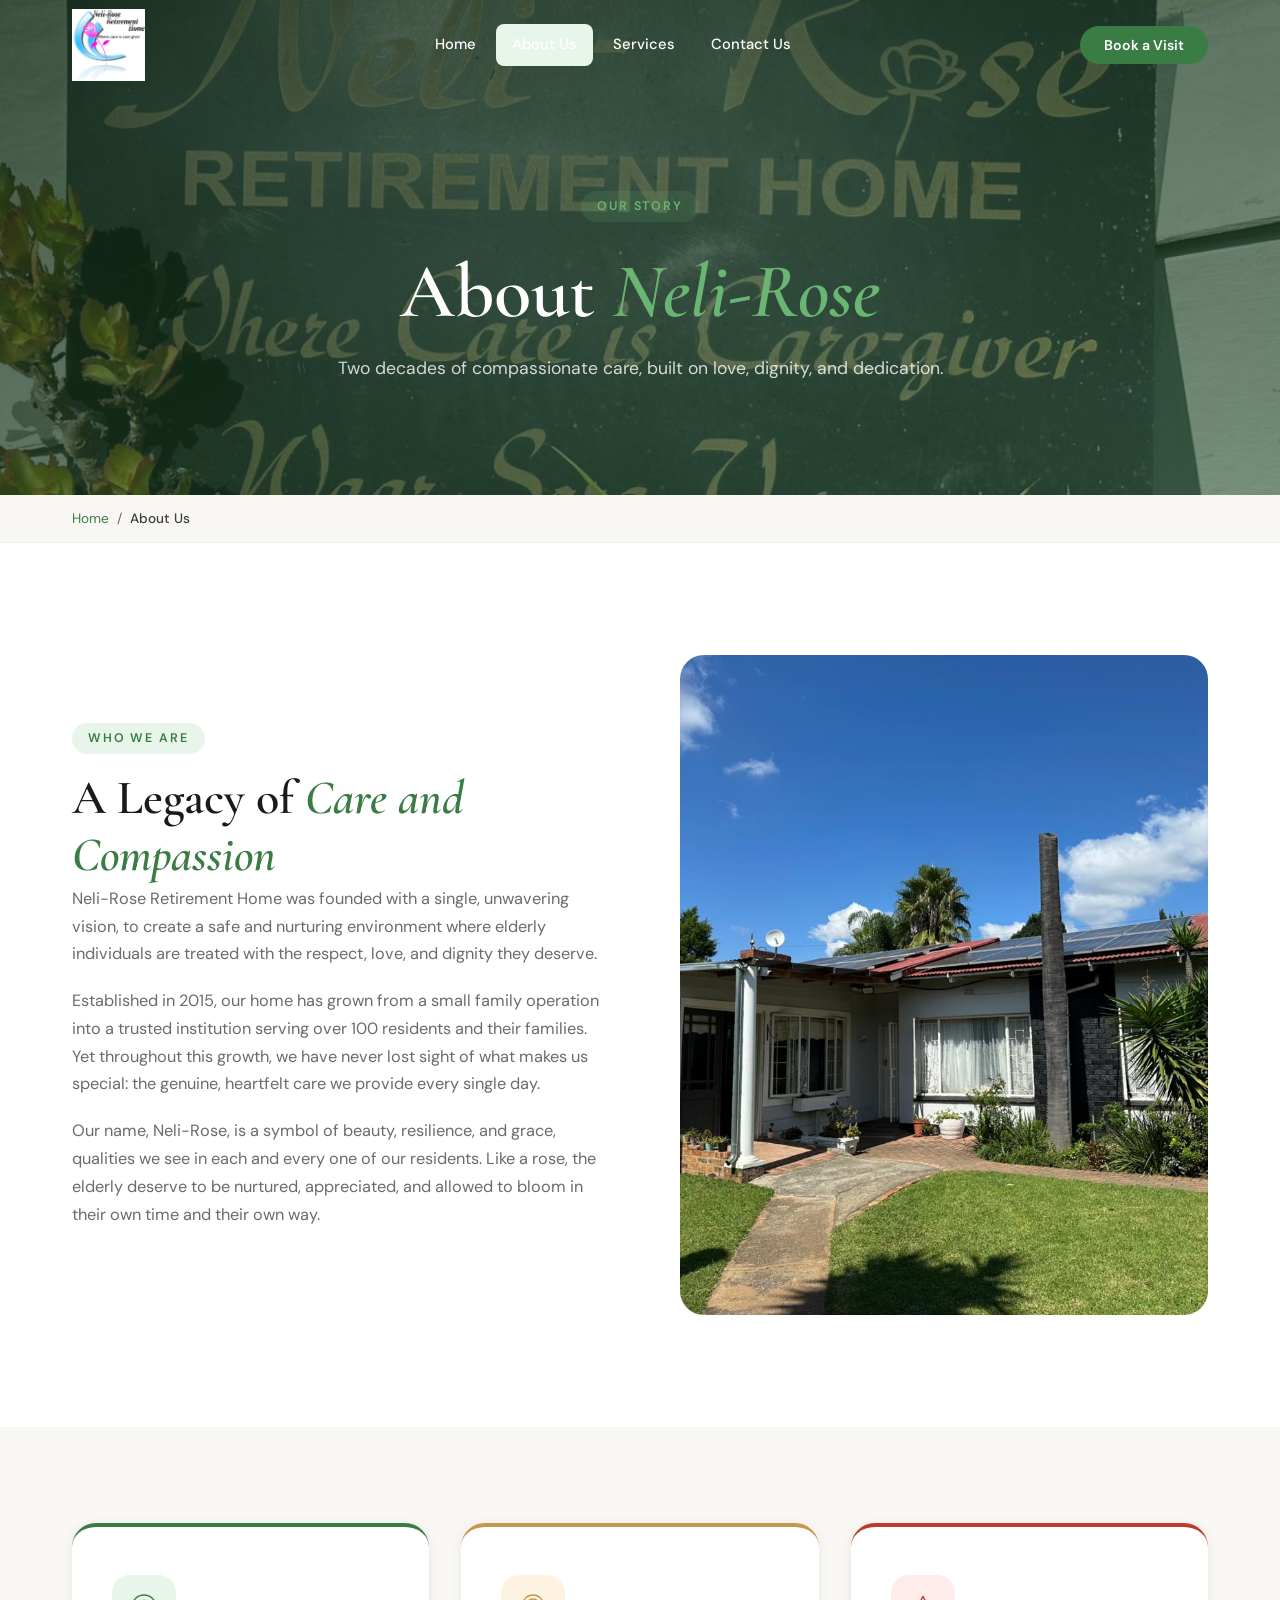
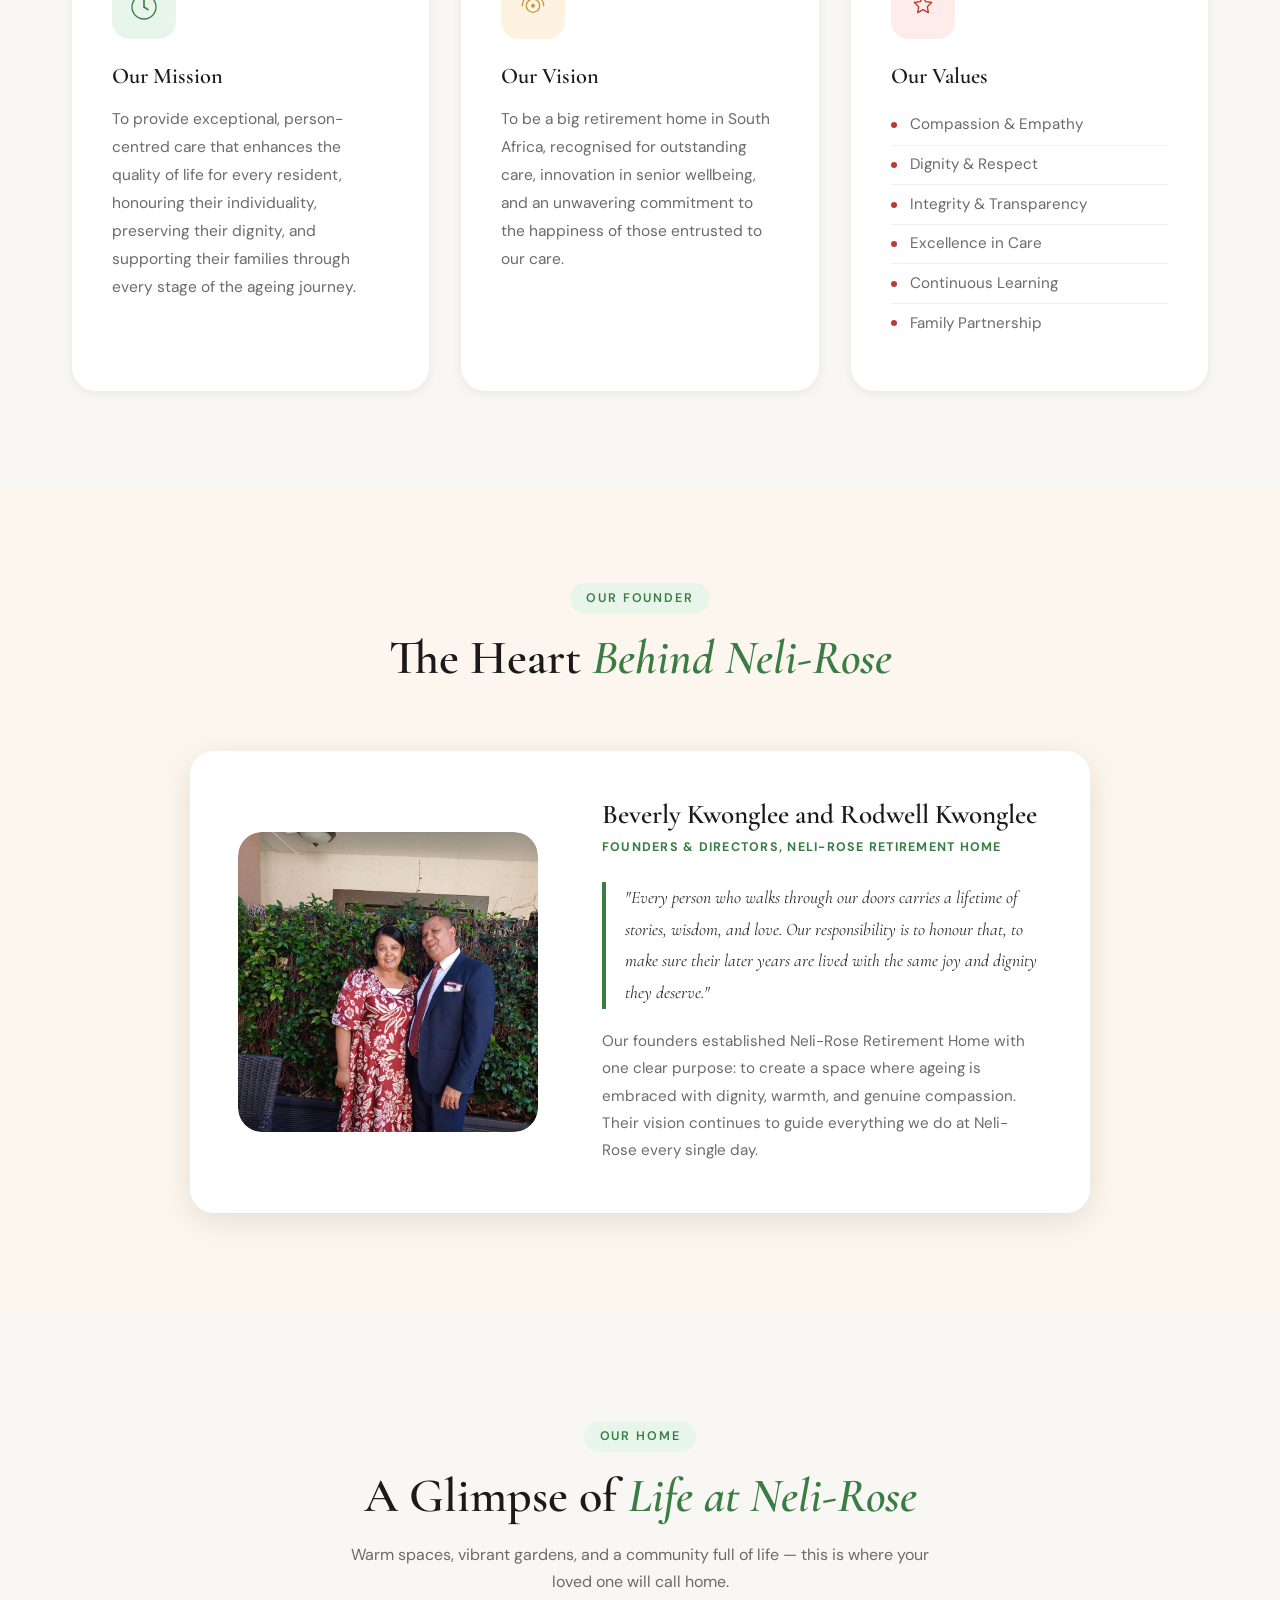
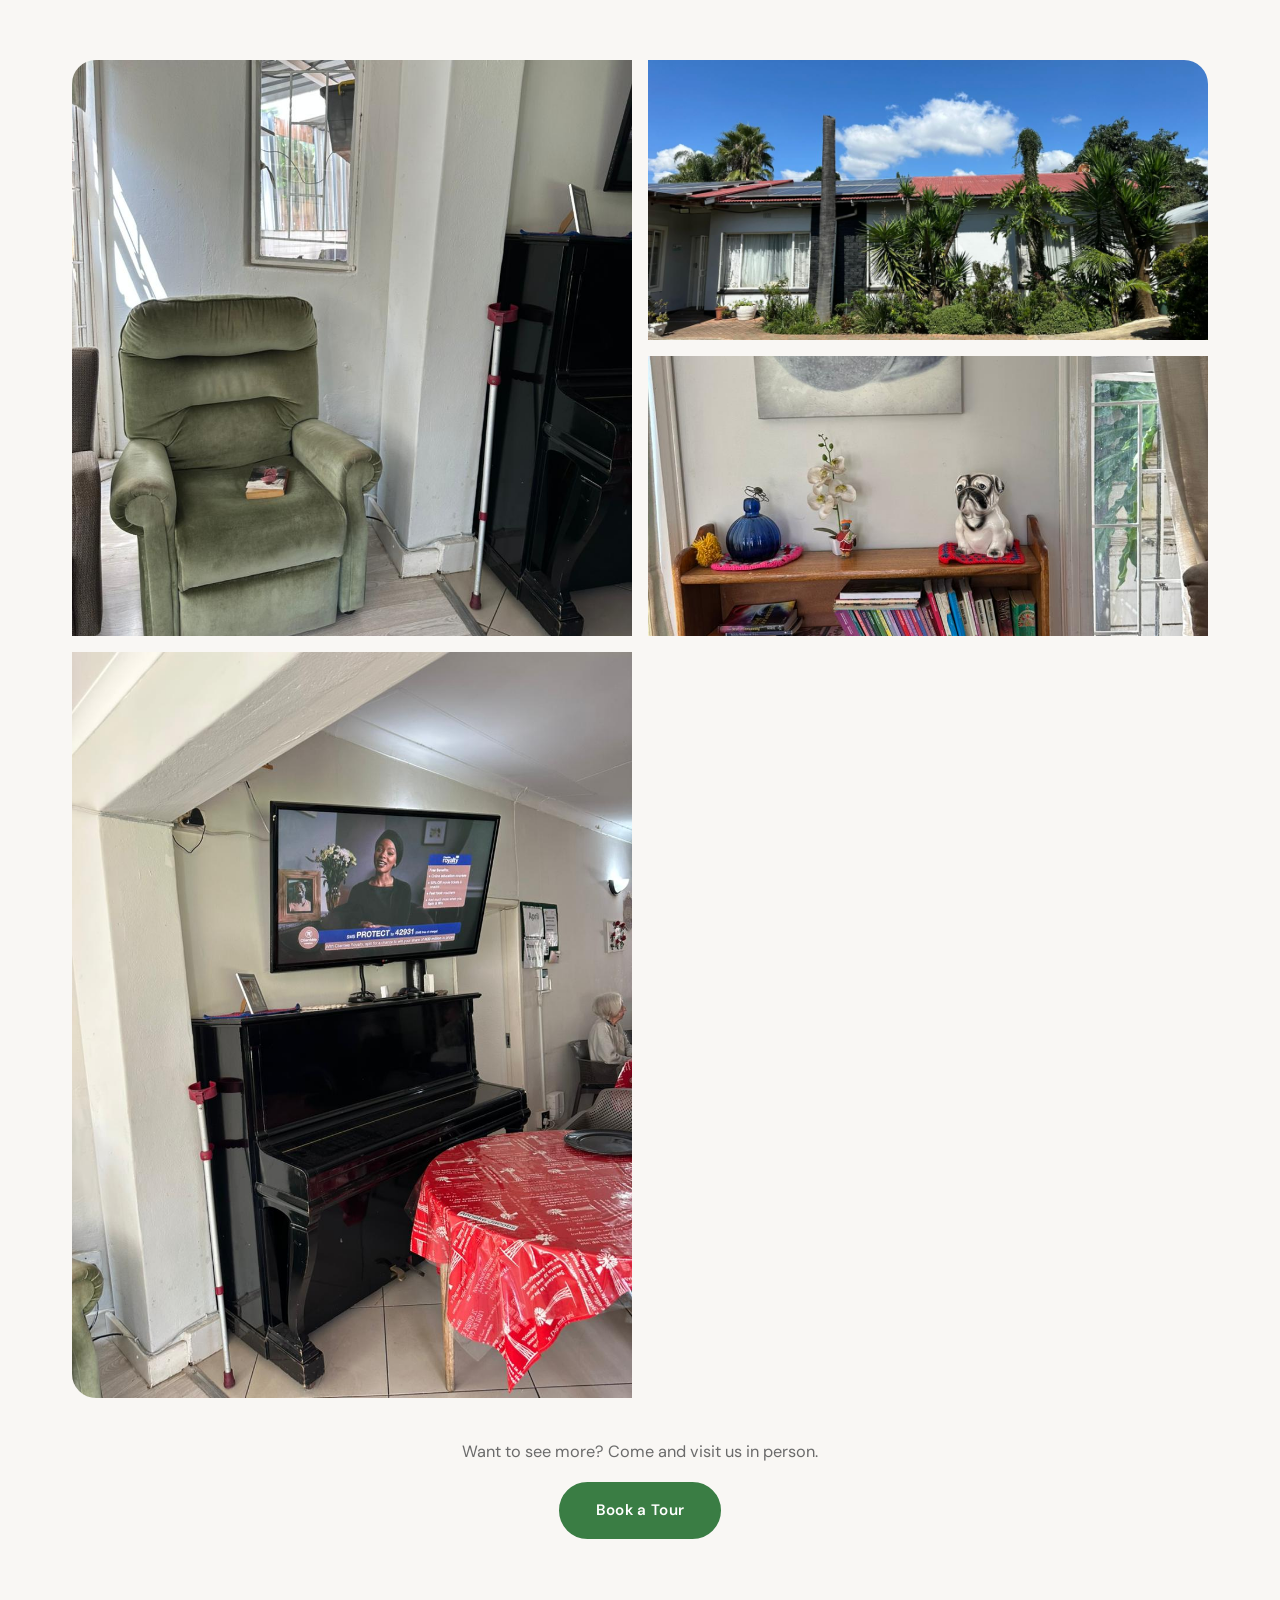
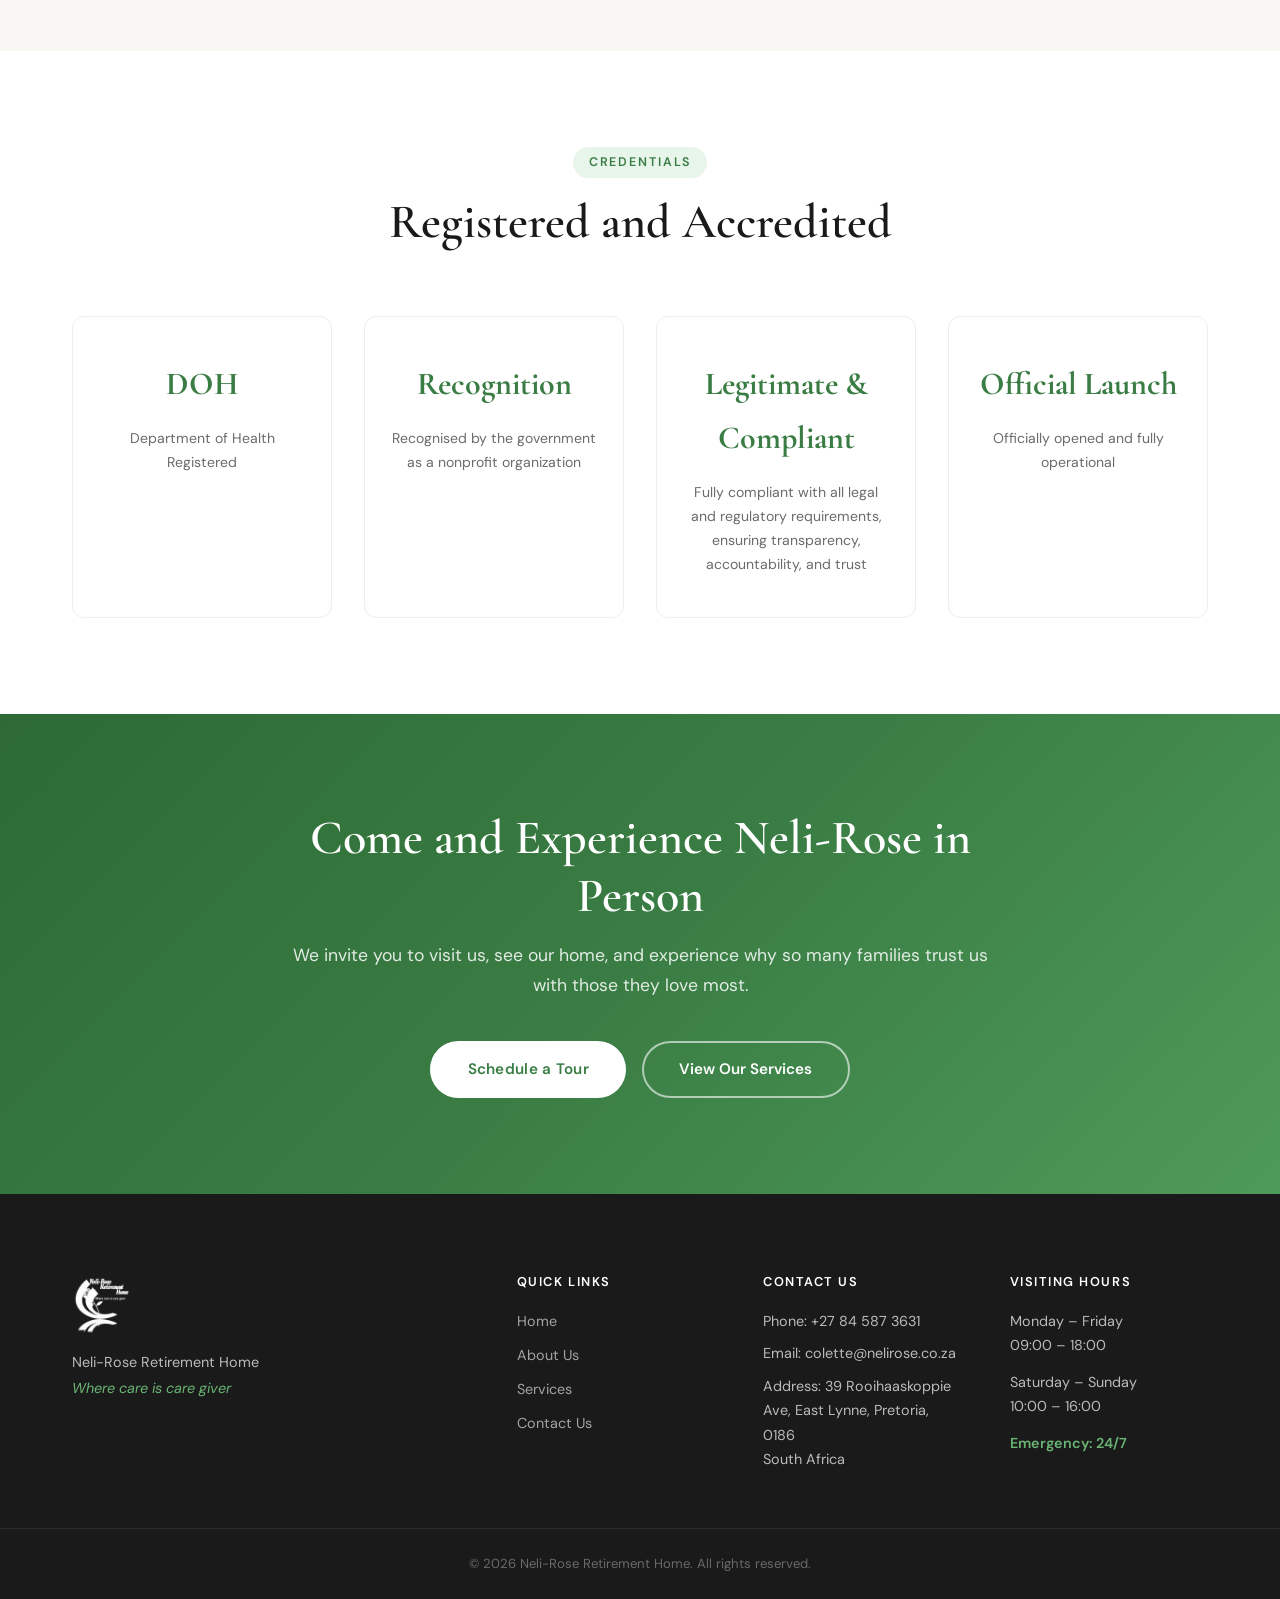
==== commit 1d841e53: "Add files via upload updated html files" ====
--- a/about.html
+++ b/about.html
@@ -28,7 +28,7 @@
 
       <!-- Logo — uses mix-blend-mode:multiply to blend
            white PNG background with the white navbar -->
-      <a href="home.html" class="nav-logo">
+      <a href="index.html" class="nav-logo">
         <img id="site-logo" src="Photos/Logo.png" alt="Neli-Rose Retirement Home Logo"
              onerror="this.style.display='none'; document.getElementById('logo-text').style.display='block'"/>
         <!-- Fallback text if logo.png is missing -->
@@ -37,7 +37,7 @@
 
       <!-- Desktop navigation links -->
       <ul class="nav-links">
-        <li><a href="home.html">Home</a></li>
+        <li><a href="index.html">Home</a></li>
         <li><a href="about.html" class="active">About Us</a></li>
         <li><a href="services.html">Services</a></li>
         <li><a href="contact.html">Contact Us</a></li>
@@ -54,7 +54,7 @@
 
     <!-- Mobile dropdown menu — shown when .open class is toggled by about.js -->
     <div class="mobile-menu" id="mobileMenu">
-      <a href="home.html">Home</a>
+      <a href="index.html">Home</a>
       <a href="about.html">About Us</a>
       <a href="services.html">Services</a>
       <a href="contact.html">Contact Us</a>
@@ -88,7 +88,7 @@
        ============================================ -->
   <div class="breadcrumb-bar">
     <div class="container">
-      <a href="home.html">Home</a>
+      <a href="index.html">Home</a>
       <span>/</span>
       <span>About Us</span>
     </div>
@@ -369,7 +369,7 @@
       </div>
       <div class="footer-nav">
         <h4>Quick Links</h4>
-        <a href="home.html">Home</a>
+        <a href="index.html">Home</a>
         <a href="about.html">About Us</a>
         <a href="services.html">Services</a>
         <a href="contact.html">Contact Us</a>
--- a/home.css
+++ b/home.css
@@ -1,5 +1,5 @@
 /* =============================================
-   NELI-ROSE RETIREMENT HOME — HOME.CSS
+   NELI-ROSE RETIREMENT HOME- HOME.CSS
    Shared stylesheet used across ALL pages.
    Contains: CSS variables, base styles, navbar,
    buttons, hero, stats strip, sections,
@@ -50,7 +50,7 @@
 /* ---- GLOBAL RESET ----
    Removes default browser margin/padding.
    box-sizing: border-box means padding is included
-   inside element widths — avoids layout surprises. */
+   inside element widths  avoids layout surprises. */
 *, *::before, *::after {
   box-sizing: border-box;
   margin: 0;
@@ -60,7 +60,7 @@
 /* Smooth scrolling when anchor links are clicked */
 html { scroll-behavior: smooth; }
 
-/* Base body — font, background, text colour, no horizontal overflow */
+/* Base body  font, background, text colour, no horizontal overflow */
 body {
   font-family: 'DM Sans', sans-serif;
   background: var(--white);
